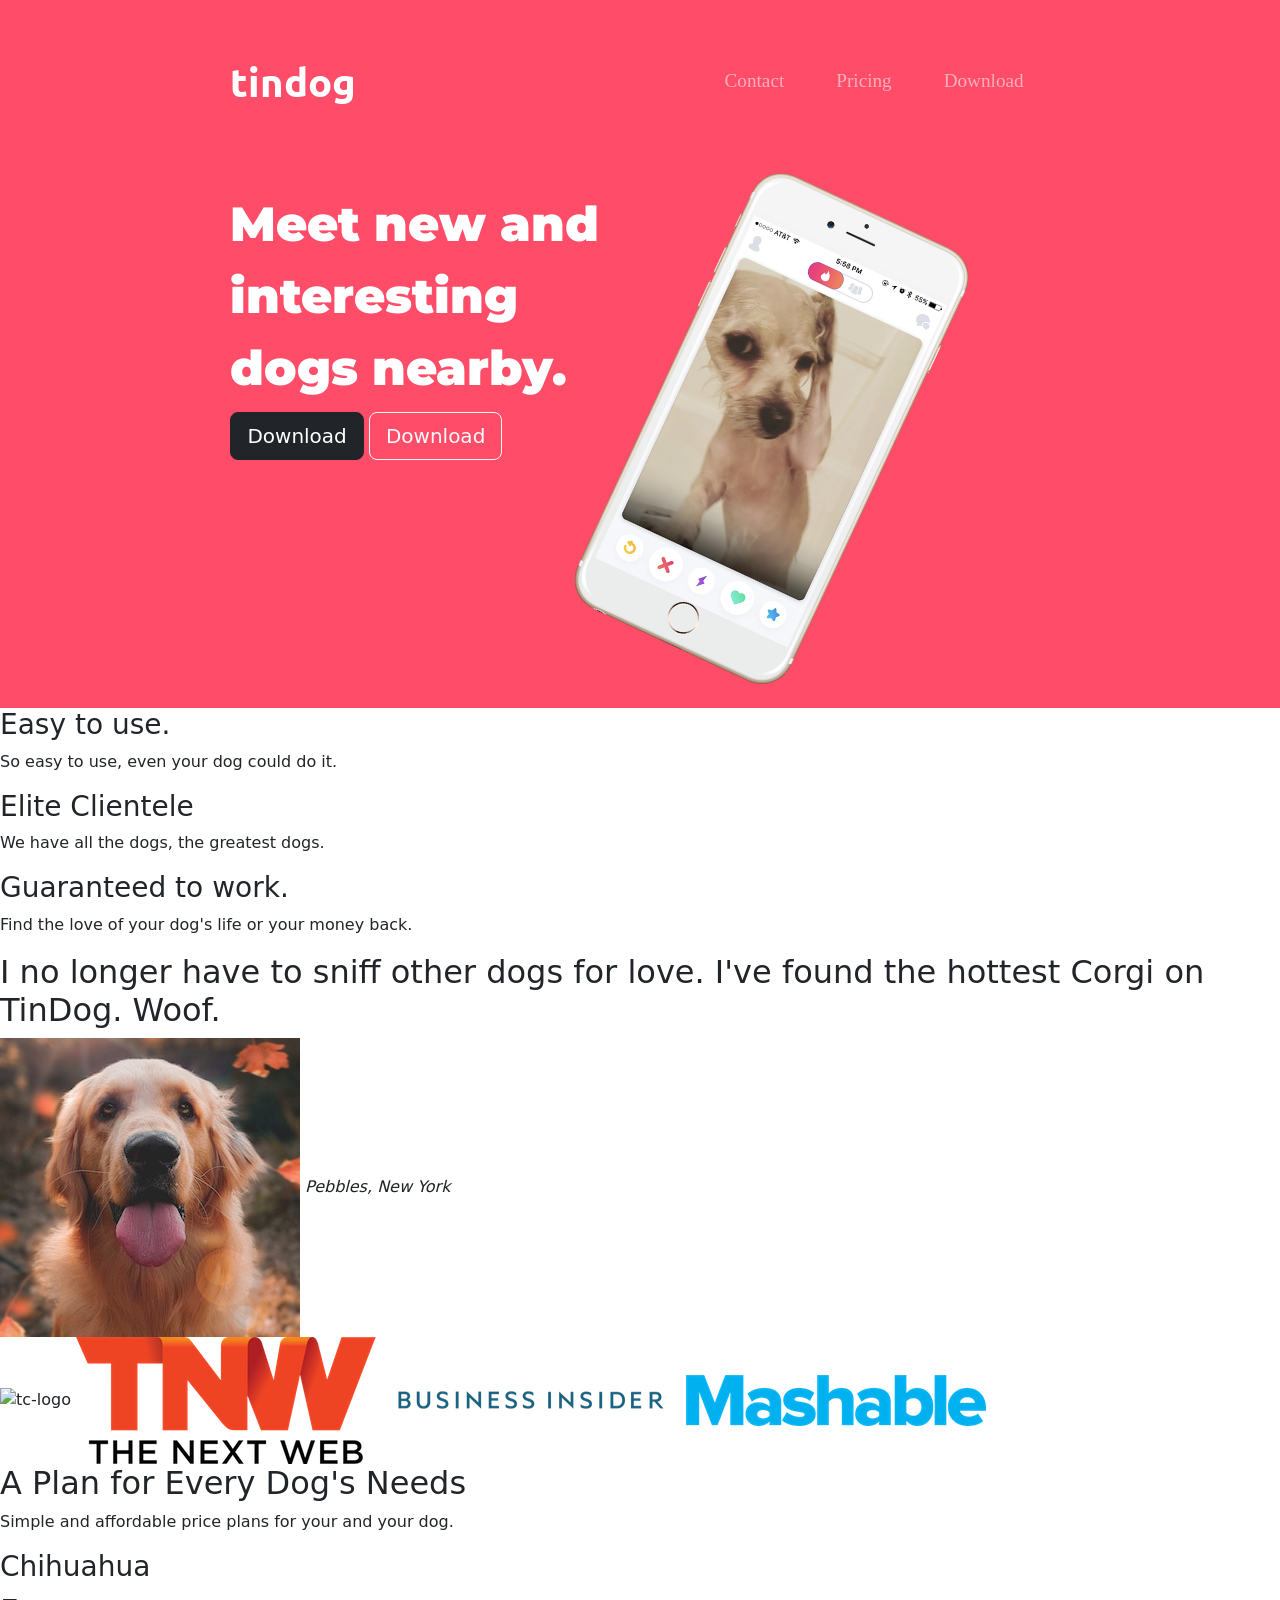
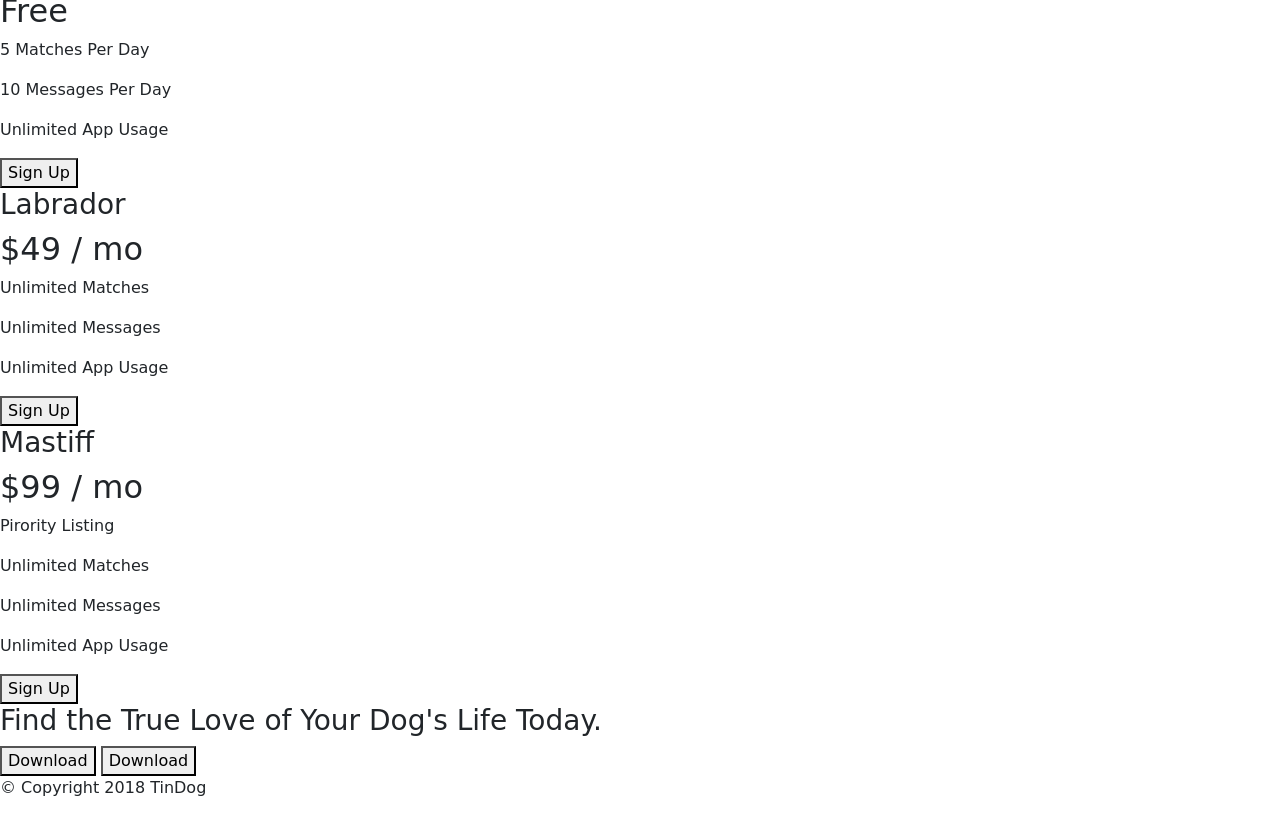
==== index.html @ c316e24f "bootstrap" ====
<!DOCTYPE html>
<html>

<head>
  <meta charset="utf-8">
  <title>TinDog</title>

  <!-- Bootstrap Javascript -->
  <script src="https://cdn.jsdelivr.net/npm/@popperjs/core@2.11.6/dist/umd/popper.min.js" integrity="sha384-oBqDVmMz9ATKxIep9tiCxS/Z9fNfEXiDAYTujMAeBAsjFuCZSmKbSSUnQlmh/jp3" crossorigin="anonymous"></script>
  <script src="https://cdn.jsdelivr.net/npm/bootstrap@5.2.3/dist/js/bootstrap.min.js" integrity="sha384-cuYeSxntonz0PPNlHhBs68uyIAVpIIOZZ5JqeqvYYIcEL727kskC66kF92t6Xl2V" crossorigin="anonymous"></script>
  
  <!-- Google Fonts -->
  <link href="https://fonts.googleapis.com/css2?family=Montserrat:wght@100;300;400;500;900&family=Ubuntu:wght@300;400;700&display=swap" rel="stylesheet">
  
  <!-- Linking Bootstrap -->
  <link href="https://cdn.jsdelivr.net/npm/bootstrap@5.2.3/dist/css/bootstrap.min.css" rel="stylesheet" integrity="sha384-rbsA2VBKQhggwzxH7pPCaAqO46MgnOM80zW1RWuH61DGLwZJEdK2Kadq2F9CUG65" crossorigin="anonymous">
  
  <!-- Linking Css -->
  <link rel="stylesheet" href="css/styles.css">

  <!-- Font Awesome -->
  <script src="https://kit.fontawesome.com/148b4e7843.js" crossorigin="anonymous"></script>  

</head>

<body>

  <section id="title">
    <div class="container-fluid">
    <!-- Nav Bar -->
    <nav class="navbar navbar-expand-lg navbar-dark">
      <a class="navbar-brand fs-1 fw-bold" href="#">tindog</a>
      <button class="navbar-toggler" type="button" data-bs-toggle="collapse" data-bs-target="#navbarToggler" aria-controls="navbarTogglerDemo02" aria-expanded="false" aria-label="Toggle navigation">
        <span class="navbar-toggler-icon"></span>
      </button>
      <div class="collapse navbar-collapse" id="navbarToggler">
      <ul class="navbar-nav ms-auto">
      <li class="nav-item"> <a class="nav-link" href="#">Contact</a> </li>
      <li class="nav-item"> <a class="nav-link" href="#">Pricing</a> </li>
      <li class="nav-item"> <a class="nav-link" href="#">Download</a> </li>
          
          </ul>
      </div>
  </nav>



    <!-- Title -->
      <div class="row">
    <div class="col-lg-6">
      <h1 >Meet new and interesting dogs nearby.</h1>
      <button type="button" class="btn btn-dark btn-lg"> <i class="fa-brands fa-apple"></i> Download</button>
      <button type="button" class="btn btn-outline-light btn-lg"> <i class="fa-brands fa-google-play"></i> Download</button>
    </div>
    <div class="col-lg-6">
      <img src="images/iphone6.png" class="title-image" alt="iphone-mockup">
    </div>
  </div>
</div>
  </section>


  <!-- Features -->

  <section id="features">

    <h3>Easy to use.</h3>
    <p>So easy to use, even your dog could do it.</p>

    <h3>Elite Clientele</h3>
    <p>We have all the dogs, the greatest dogs.</p>

    <h3>Guaranteed to work.</h3>
    <p>Find the love of your dog's life or your money back.</p>

  </section>


  <!-- Testimonials -->

  <section id="testimonials">

    <h2>I no longer have to sniff other dogs for love. I've found the hottest Corgi on TinDog. Woof.</h2>
    <img src="images/dog-img.jpg" alt="dog-profile">
    <em>Pebbles, New York</em>

    <!-- <h2 class="testimonial-text">My dog used to be so lonely, but with TinDog's help, they've found the love of their life. I think.</h2>
    <img class="testimonial-image" src="images/lady-img.jpg" alt="lady-profile">
    <em>Beverly, Illinois</em> -->

  </section>


  <!-- Press -->

  <section id="press">
    <img src="images/techcrunch.png" alt="tc-logo">
    <img src="images/tnw.png" alt="tnw-logo">
    <img src="images/bizinsider.png" alt="biz-insider-logo">
    <img src="images/mashable.png" alt="mashable-logo">

  </section>


  <!-- Pricing -->

  <section id="pricing">

    <h2>A Plan for Every Dog's Needs</h2>
    <p>Simple and affordable price plans for your and your dog.</p>


    <h3>Chihuahua</h3>
    <h2>Free</h2>
    <p>5 Matches Per Day</p>
    <p>10 Messages Per Day</p>
    <p>Unlimited App Usage</p>
    <button type="button">Sign Up</button>


    <h3>Labrador</h3>
    <h2>$49 / mo</h2>
    <p>Unlimited Matches</p>
    <p>Unlimited Messages</p>
    <p>Unlimited App Usage</p>
    <button type="button">Sign Up</button>


    <h3>Mastiff</h3>
    <h2>$99 / mo</h2>
    <p>Pirority Listing</p>
    <p>Unlimited Matches</p>
    <p>Unlimited Messages</p>
    <p>Unlimited App Usage</p>
    <button type="button">Sign Up</button>

  </section>


  <!-- Call to Action -->

  <section id="cta">

    <h3>Find the True Love of Your Dog's Life Today.</h3>
    <button type="button">Download</button>
    <button type="button">Download</button>

  </section>


  <!-- Footer -->

  <footer id="footer">

    <p>© Copyright 2018 TinDog</p>

  </footer>


</body>

</html>
---- css/styles.css ----
h1 {  
     font-family: "Montserrat"; 
     font-size: 3rem;  
     line-height: 1.5;  
     font-weight: 900;
    }

    #title{

        background-color: #ff4c68;
        color: #fff;
    }

    .container-fluid{

        padding: 3% 18%;
    }

    .navbar-brand{

        font-family: "Ubuntu";
    }

    .navbar{

        padding-bottom: 4.5rem;
    }

    .nav-item{

        padding: 0 18px;
    }

    .nav-link{

            font-size: 1.2rem;
            font-family: "Montserrat-Light";

    }

    .title-image{

        width: 60%;
        transform: rotate(25deg);
    }
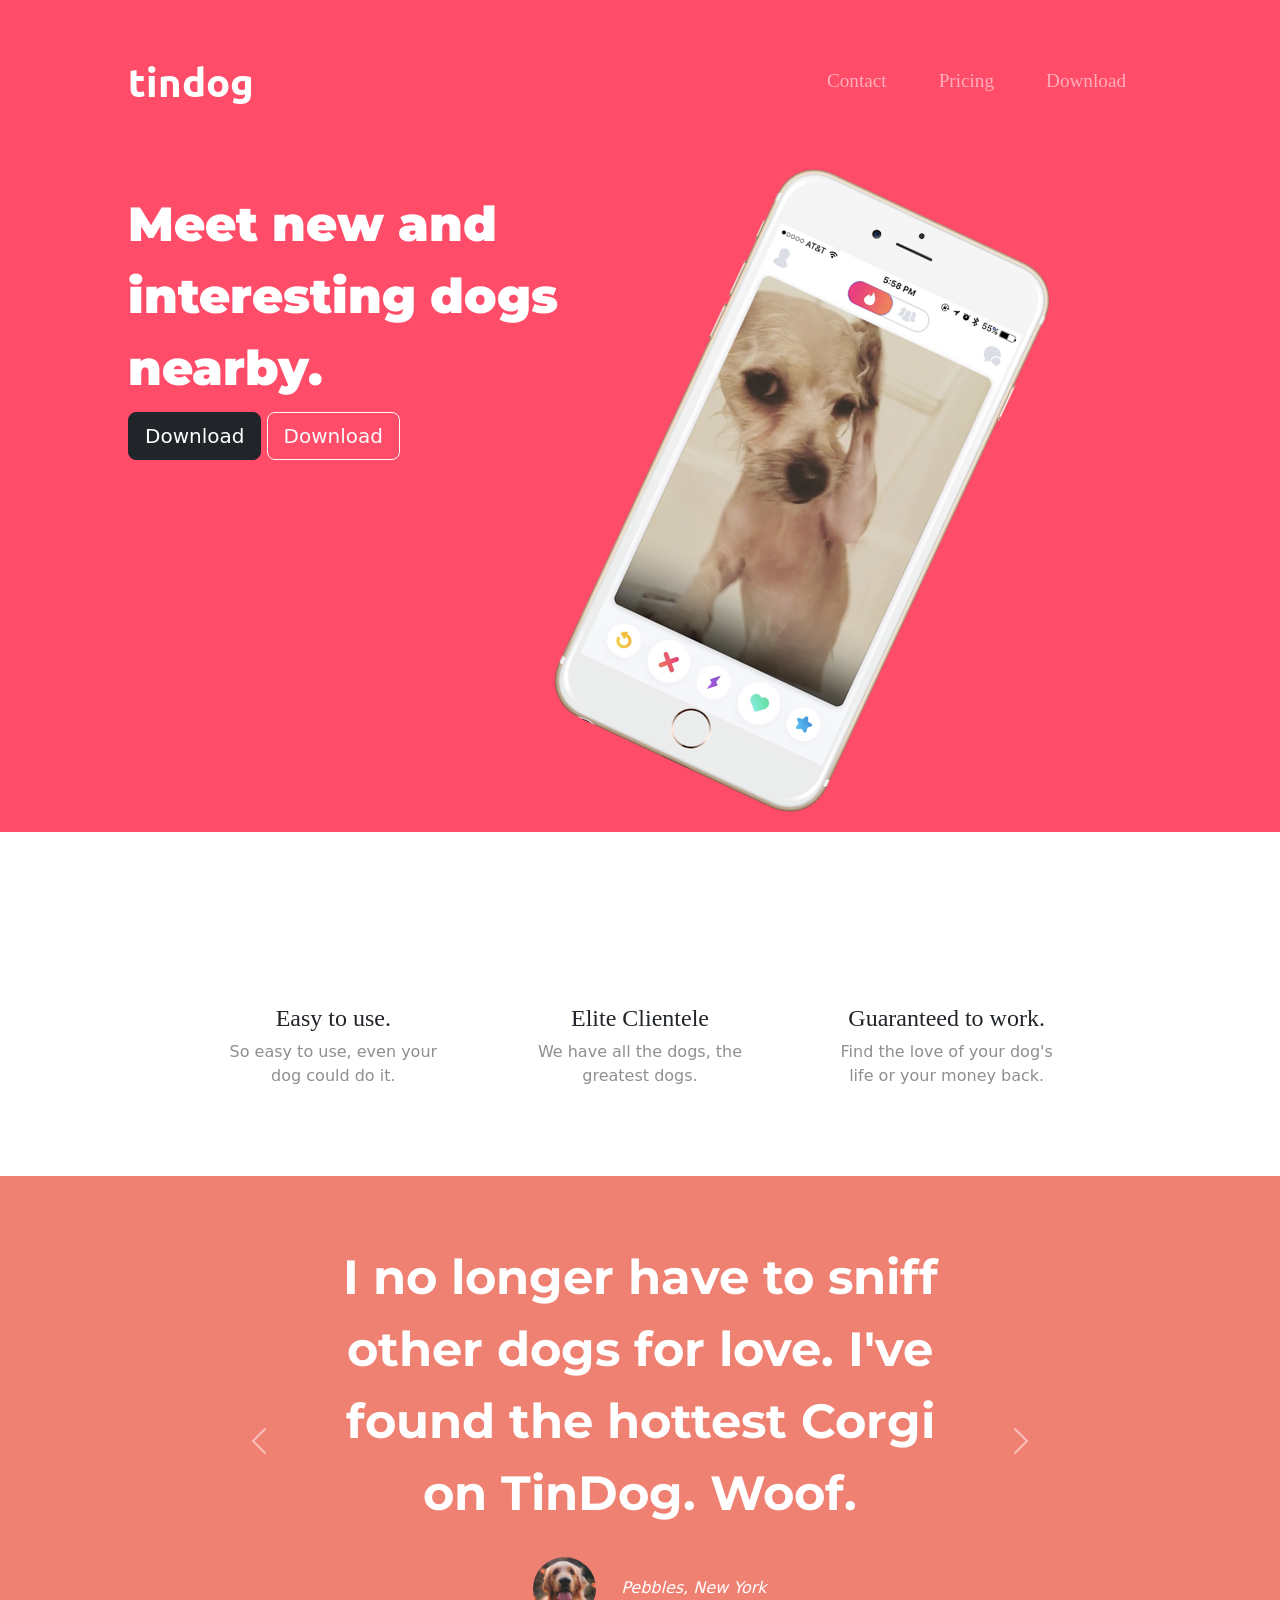
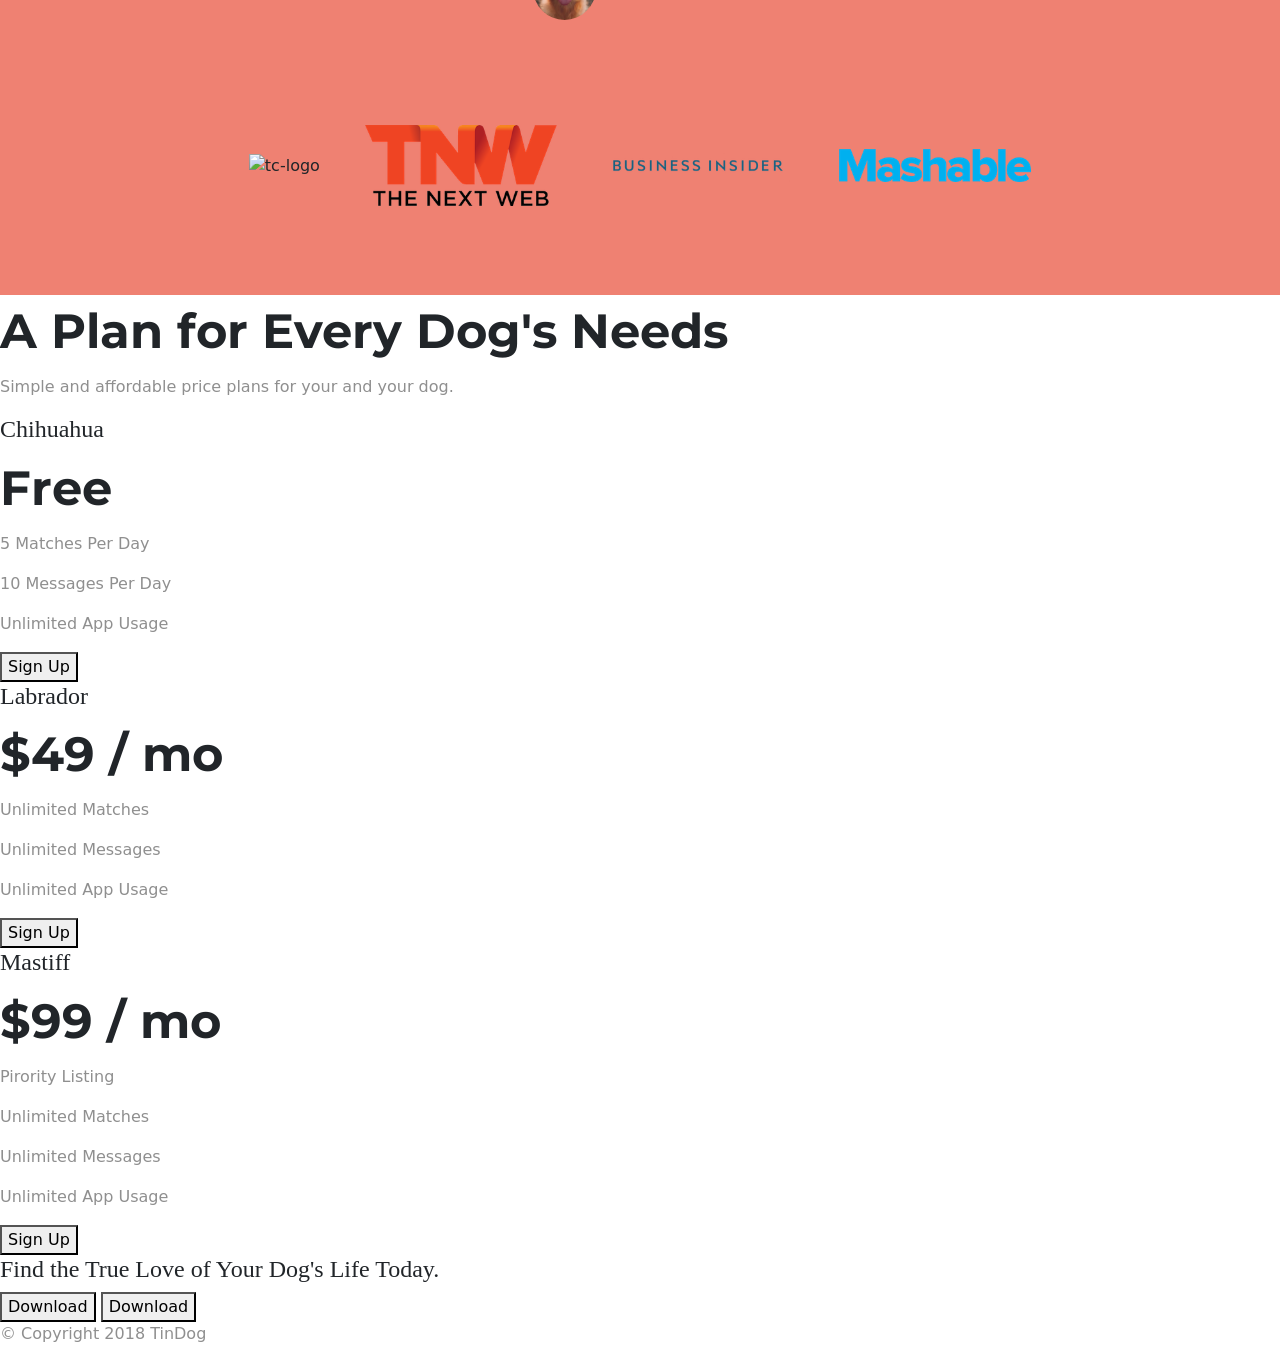
==== commit 6e35ee69: "new files" ====
--- a/index.html
+++ b/index.html
@@ -64,14 +64,35 @@
 
   <section id="features">
 
-    <h3>Easy to use.</h3>
-    <p>So easy to use, even your dog could do it.</p>
+   <div class="row">
 
-    <h3>Elite Clientele</h3>
-    <p>We have all the dogs, the greatest dogs.</p>
+      <div class="feature-box col-lg-4">
+        <i class="icon fa-solid fa-circle-check fa-4x"></i>
+        <h3>Easy to use.</h3>
+        <p>So easy to use, even your dog could do it.</p>
 
-    <h3>Guaranteed to work.</h3>
-    <p>Find the love of your dog's life or your money back.</p>
+      </div>
+
+      <div class="feature-box col-lg-4">
+        <i class="icon fa-solid fa-bullseye fa-4x"></i>
+        <h3>Elite Clientele</h3>
+        <p>We have all the dogs, the greatest dogs.</p>
+
+      </div>
+      <div class="feature-box col-lg-4">
+        <i class="icon fa-solid fa-heart fa-4x"></i>
+        <h3>Guaranteed to work.</h3>
+        <p>Find the love of your dog's life or your money back.</p>
+
+      </div>
+
+   </div>
+
+
+
+
+
+    
 
   </section>
 
@@ -80,13 +101,29 @@
 
   <section id="testimonials">
 
-    <h2>I no longer have to sniff other dogs for love. I've found the hottest Corgi on TinDog. Woof.</h2>
-    <img src="images/dog-img.jpg" alt="dog-profile">
-    <em>Pebbles, New York</em>
+    <div id="carouselTestonomials" class="carousel slide" data-bs-ride="carousel">
+      <div class="carousel-inner">
+        <div class="carousel-item active">
+          <h2>I no longer have to sniff other dogs for love. I've found the hottest Corgi on TinDog. Woof.</h2>
+          <img class="testimonial-image" src="images/dog-img.jpg" alt="dog-profile">
+          <em>Pebbles, New York</em>
+        </div>
+        <div class="carousel-item">
+          <h2 class="testimonial-text">My dog used to be so lonely, but with TinDog's help, they've found the love of their life. I think.</h2>
+          <img class="testimonial-image" src="images/lady-img.jpg" alt="lady-profile">
+          <em>Beverly, Illinois</em> 
+        </div>
+      </div>
+      <button class="carousel-control-prev" type="button" data-bs-target="#carouselTestonomials" data-bs-slide="prev">
+        <span class="carousel-control-prev-icon" aria-hidden="true"></span>
+        <span class="visually-hidden">Previous</span>
+      </button>
+      <button class="carousel-control-next" type="button" data-bs-target="#carouselTestonomials" data-bs-slide="next">
+        <span class="carousel-control-next-icon" aria-hidden="true"></span>
+        <span class="visually-hidden">Next</span>
+      </button>
+    </div>
 
-    <!-- <h2 class="testimonial-text">My dog used to be so lonely, but with TinDog's help, they've found the love of their life. I think.</h2>
-    <img class="testimonial-image" src="images/lady-img.jpg" alt="lady-profile">
-    <em>Beverly, Illinois</em> -->
 
   </section>
 
@@ -94,10 +131,10 @@
   <!-- Press -->
 
   <section id="press">
-    <img src="images/techcrunch.png" alt="tc-logo">
-    <img src="images/tnw.png" alt="tnw-logo">
-    <img src="images/bizinsider.png" alt="biz-insider-logo">
-    <img src="images/mashable.png" alt="mashable-logo">
+    <img class="press-logo" src="images/techcrunch.png" alt="tc-logo">
+    <img class="press-logo" src="images/tnw.png" alt="tnw-logo">
+    <img class="press-logo" src="images/bizinsider.png" alt="biz-insider-logo">
+    <img class="press-logo" src="images/mashable.png" alt="mashable-logo">
 
   </section>
 
--- a/css/styles.css
+++ b/css/styles.css
@@ -13,7 +13,7 @@
 
     .container-fluid{
 
-        padding: 3% 18%;
+        padding: 3% 10%;
     }
 
     .navbar-brand{
@@ -42,4 +42,78 @@
 
         width: 60%;
         transform: rotate(25deg);
+    }
+
+    h2{
+        font-family: "Montserrat";
+        font-weight: 700;
+        font-size: 3rem;
+        line-height: 1.5;
+
+    }
+
+    h3{
+        font-family: "Montserrat-Bold";
+        font-weight: 500;
+        font-size: 1.5rem;
+    }
+
+    #features{
+        margin-top: 100px;
+        padding: 2% 15%;
+    }
+
+    .feature-box{
+        text-align: center;
+        padding: 5%;
+    }
+
+    .icon{
+
+        color: #ef8172;
+        margin-bottom: 20px;
+    }
+
+    p{
+        color: #8f8f8f;
+    }
+
+    .icon:hover{
+
+        color: #ff4c68;
+    }
+
+    #testimonials{
+
+        padding: 3% 15%;
+        text-align: center;
+        background-color: #ef8172;
+        color: #fff;
+
+    }
+
+    .testimonial-image{
+        
+        width: 10%;
+        border-radius: 100%;
+        margin: 20px;
+    }
+
+    #press{
+
+        background-color: #ef8172;
+        text-align: center;
+        padding-bottom: 3%;
+
+    }
+
+    .press-logo{
+
+        width: 15%;
+        margin: 20px 20px 50px;
+    }
+
+    .carousel-item{
+
+        padding: 3% 15%;
     }
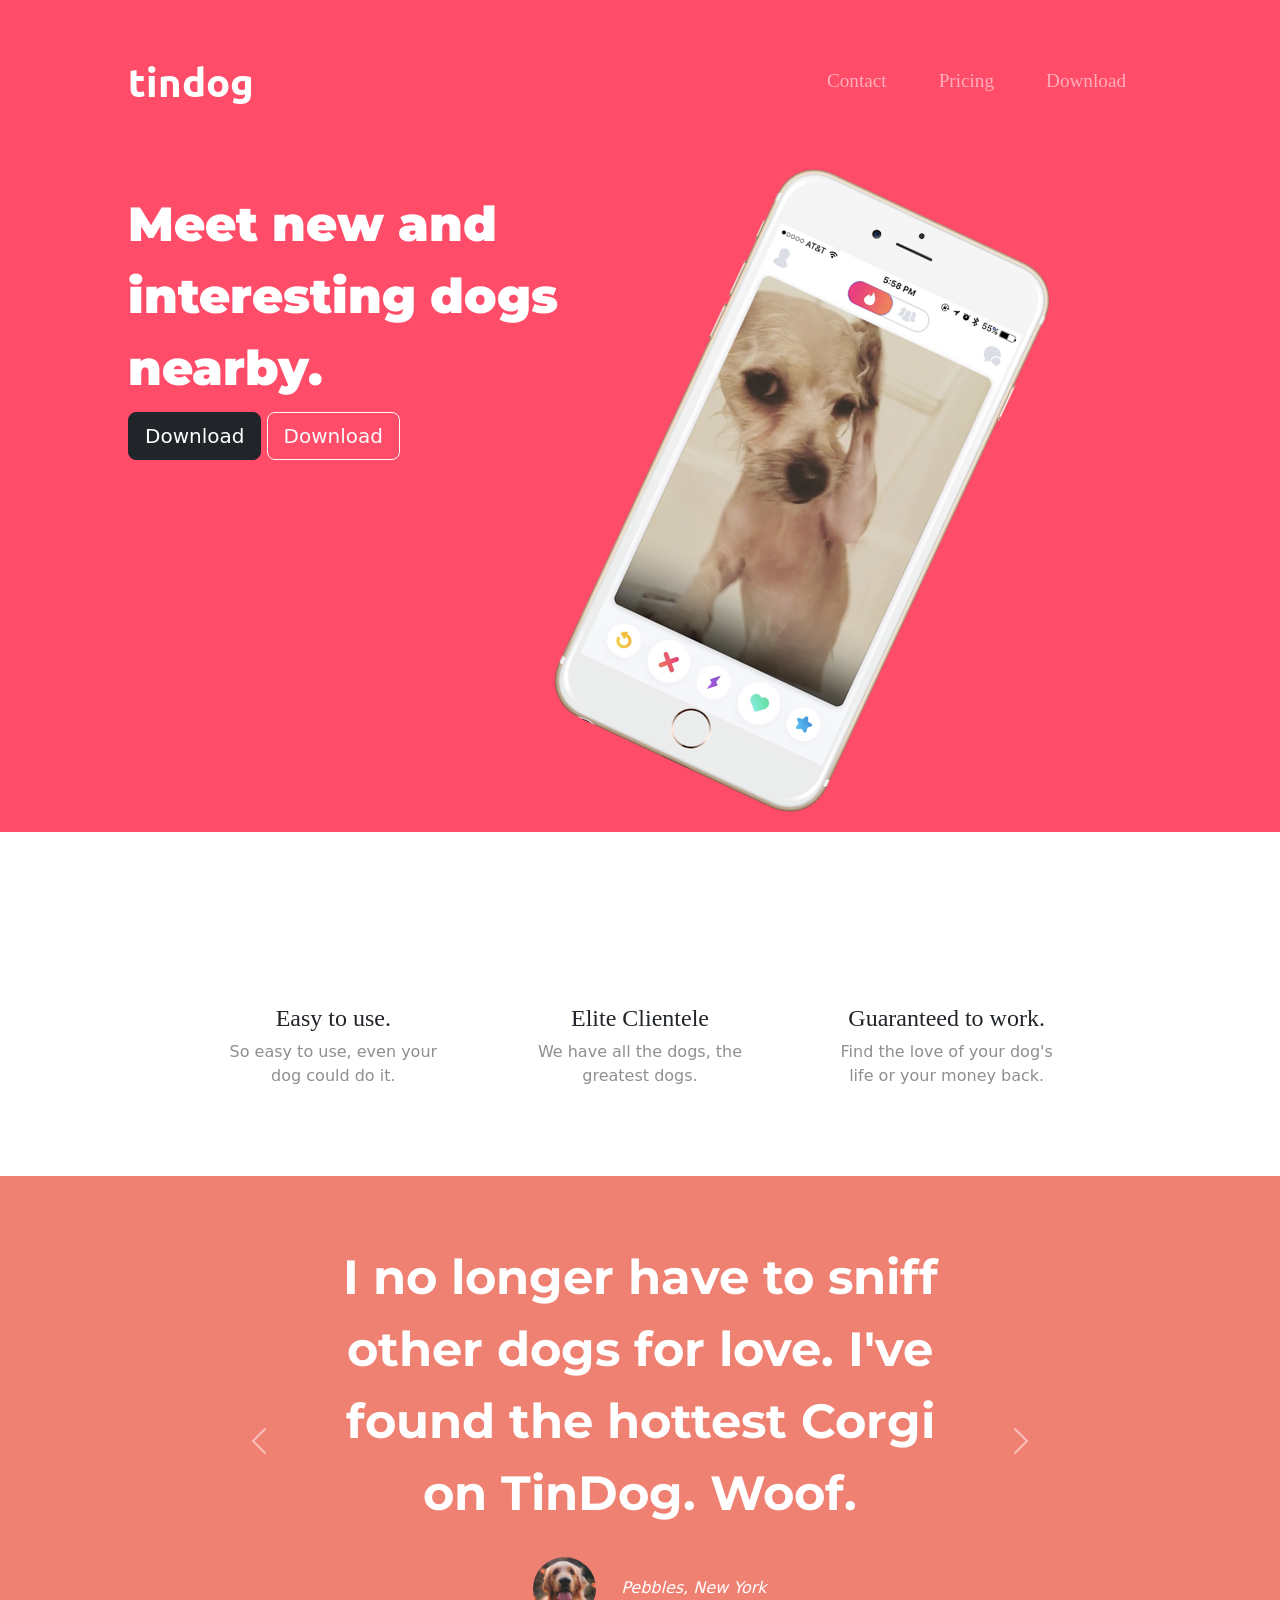
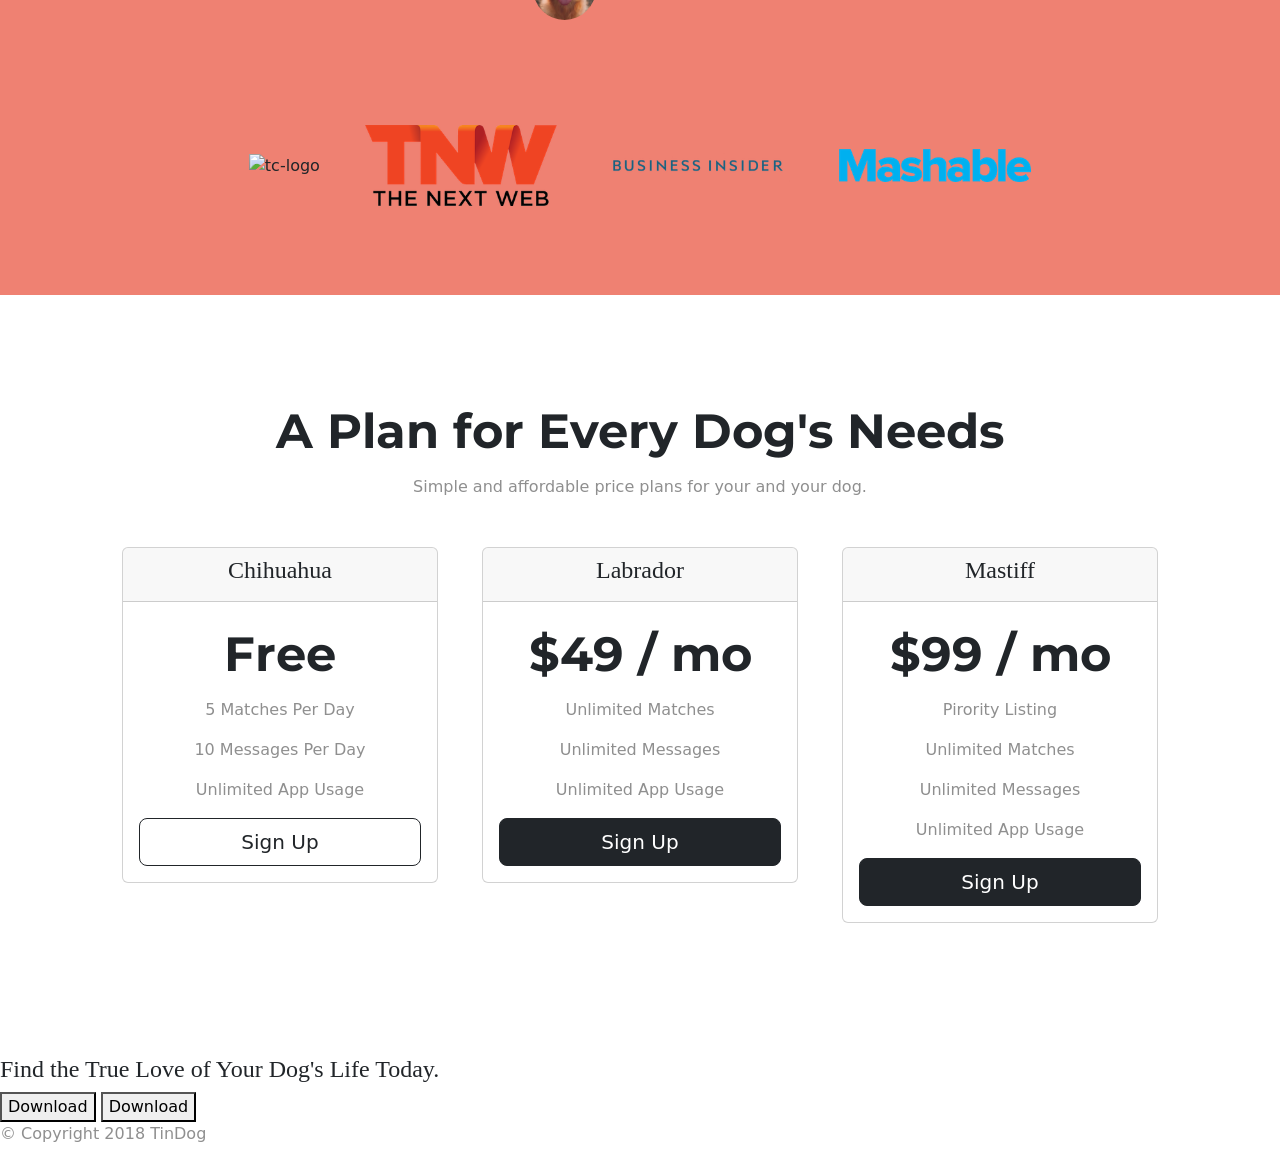
==== commit 8c23f913: "pricing section quite modified" ====
--- a/index.html
+++ b/index.html
@@ -146,31 +146,57 @@
     <h2>A Plan for Every Dog's Needs</h2>
     <p>Simple and affordable price plans for your and your dog.</p>
 
-
-    <h3>Chihuahua</h3>
-    <h2>Free</h2>
-    <p>5 Matches Per Day</p>
-    <p>10 Messages Per Day</p>
-    <p>Unlimited App Usage</p>
-    <button type="button">Sign Up</button>
-
-
-    <h3>Labrador</h3>
-    <h2>$49 / mo</h2>
-    <p>Unlimited Matches</p>
-    <p>Unlimited Messages</p>
-    <p>Unlimited App Usage</p>
-    <button type="button">Sign Up</button>
-
-
-    <h3>Mastiff</h3>
-    <h2>$99 / mo</h2>
-    <p>Pirority Listing</p>
-    <p>Unlimited Matches</p>
-    <p>Unlimited Messages</p>
-    <p>Unlimited App Usage</p>
-    <button type="button">Sign Up</button>
-
+    <div class="container">
+      <div class="row">
+        <div class="pricing-comlumn col-lg-4 col-md-6">
+          <div class="card text-center">
+            <div class="card-header">
+              <h3>Chihuahua</h3>
+            </div>
+            <div class="card-body">
+              <h2>Free</h2>
+              <p>5 Matches Per Day</p>
+              <p>10 Messages Per Day</p>
+              <p>Unlimited App Usage</p>
+              <button class=" btn btn-lg w-100 btn-outline-dark" type="button">Sign Up</button>
+            </div>
+          </div>
+        </div>
+
+
+        <div class="pricing-comlumn col-lg-4 col-md-6">
+          <div class="card text-center">
+            <div class="card-header">
+              <h3>Labrador</h3>
+            </div>
+            <div class="card-body">
+              <h2>$49 / mo</h2>
+              <p>Unlimited Matches</p>
+              <p>Unlimited Messages</p>
+              <p>Unlimited App Usage</p>
+              <button class="btn btn-lg w-100 btn-dark" type="button">Sign Up</button>
+            </div>
+          </div>
+        </div>
+
+
+        <div class="pricing-comlumn col-lg-4">
+          <div class="card text-center">
+            <div class="card-header">
+              <h3>Mastiff</h3>
+            </div>
+            <div class="card-body">
+              <h2>$99 / mo</h2>
+              <p>Pirority Listing</p>
+              <p>Unlimited Matches</p>
+              <p>Unlimited Messages</p>
+              <p>Unlimited App Usage</p>
+              <button class="btn btn-lg w-100 btn-dark" type="button">Sign Up</button>
+            </div>
+          </div>
+        </div>
+      </div>
+    </div>
   </section>
 
 
--- a/css/styles.css
+++ b/css/styles.css
@@ -116,4 +116,13 @@
     .carousel-item{
 
         padding: 3% 15%;
+    }
+
+    #pricing{
+        padding: 100px;
+        text-align: center;
+    }
+    .pricing-comlumn {
+        padding: 3% 2%;
+
     }
